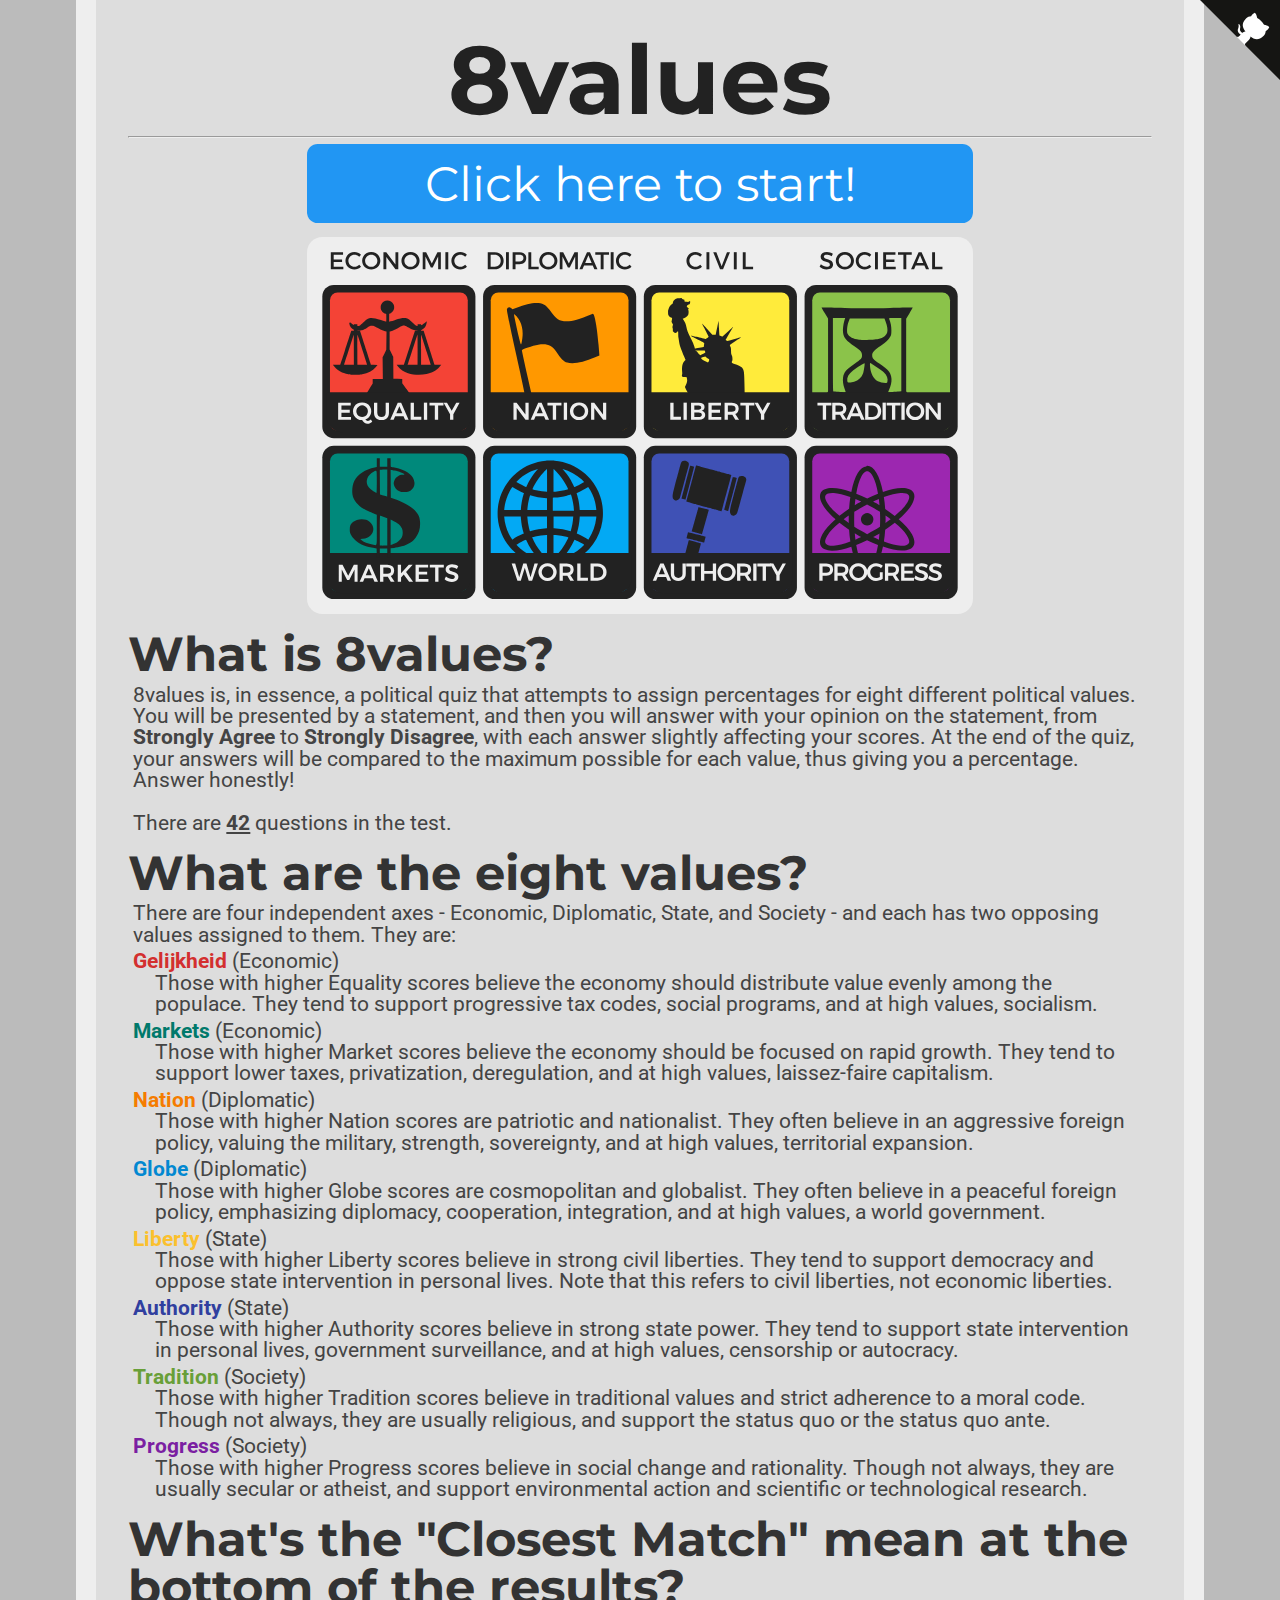
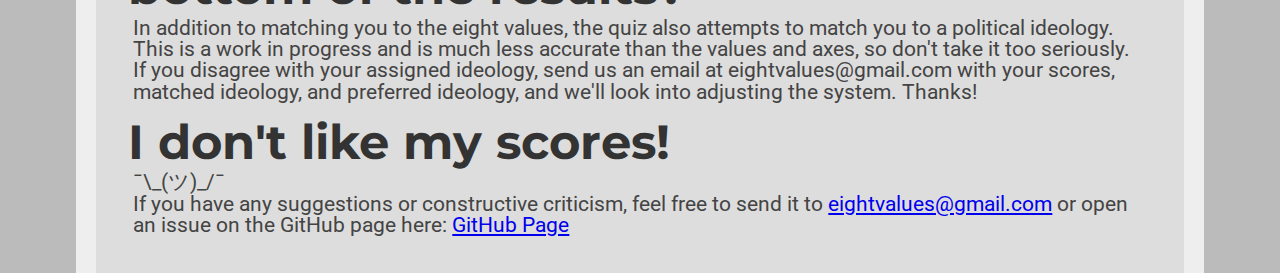
==== index.html @ 28aa3c20 "Add files via upload" ====
<head>
<link href="https://fonts.googleapis.com/css?family=Montserrat:300,400,700|Roboto:400,700" rel="stylesheet">
<link href='style.css' rel='stylesheet' type='text/css'>
<title>8values</title>
<link rel="icon" type="x-icon" href="icon.png">
<link rel="shortcut icon" type="x-icon" href="icon.png">
<meta charset="utf-8">
<script async src="//pagead2.googlesyndication.com/pagead/js/adsbygoogle.js"></script>
<script>
  (adsbygoogle = window.adsbygoogle || []).push({
    google_ad_client: "ca-pub-6511426299019766",
    enable_page_level_ads: true
  });
</script>
</head>
<body>
<a href="https://github.com/8values/8values.github.io" class="github-corner" aria-label="View source on Github"><svg width="80" height="80" viewBox="0 0 250 250" style="fill:#151513; color:#fff; position: absolute; top: 0; border: 0; right: 0;" aria-hidden="true"><path d="M0,0 L115,115 L130,115 L142,142 L250,250 L250,0 Z"></path><path d="M128.3,109.0 C113.8,99.7 119.0,89.6 119.0,89.6 C122.0,82.7 120.5,78.6 120.5,78.6 C119.2,72.0 123.4,76.3 123.4,76.3 C127.3,80.9 125.5,87.3 125.5,87.3 C122.9,97.6 130.6,101.9 134.4,103.2" fill="currentColor" style="transform-origin: 130px 106px;" class="octo-arm"></path><path d="M115.0,115.0 C114.9,115.1 118.7,116.5 119.8,115.4 L133.7,101.6 C136.9,99.2 139.9,98.4 142.2,98.6 C133.8,88.0 127.5,74.4 143.8,58.0 C148.5,53.4 154.0,51.2 159.7,51.0 C160.3,49.4 163.2,43.6 171.4,40.1 C171.4,40.1 176.1,42.5 178.8,56.2 C183.1,58.6 187.2,61.8 190.9,65.4 C194.5,69.0 197.7,73.2 200.1,77.6 C213.8,80.2 216.3,84.9 216.3,84.9 C212.7,93.1 206.9,96.0 205.4,96.6 C205.1,102.4 203.0,107.8 198.3,112.5 C181.9,128.9 168.3,122.5 157.7,114.1 C157.9,116.9 156.7,120.9 152.7,124.9 L141.0,136.5 C139.8,137.7 141.6,141.9 141.8,141.8 Z" fill="currentColor" class="octo-body"></path></svg></a><style>.github-corner:hover .octo-arm{animation:octocat-wave 560ms ease-in-out}@keyframes octocat-wave{0%,100%{transform:rotate(0)}20%,60%{transform:rotate(-25deg)}40%,80%{transform:rotate(10deg)}}@media (max-width:500px){.github-corner:hover .octo-arm{animation:none}.github-corner .octo-arm{animation:octocat-wave 560ms ease-in-out}}</style>
<h1>8values</h1>
<hr>
<button class="button" onclick="location.href='instructions.html';" style="font-size:36pt;">Click here to start!</button>
<img src="values.svg" class="center"></img>

<h2>What is 8values?</h2>
    <p>8values is, in essence, a political quiz that attempts to assign percentages for eight different political values. You will be presented by a statement, and then you will answer with your opinion on the statement, from <b>Strongly Agree</b> to <b>Strongly Disagree</b>, with each answer slightly affecting your scores. At the end of the quiz, your answers will be compared to the maximum possible for each value, thus giving you a percentage. Answer honestly!<br /><br />
    There are <b><u><span id="numOfQuestions"></span></u></b> questions in the test.</p>

<h2>What are the eight values?</h2>
    <p>There are four independent axes - Economic, Diplomatic, State, and Society - and each has two opposing values assigned to them. They are:</p>
    <p class="value-description"><b style="color:#d32f2f;">Gelijkheid</b> (Economic)<br/>
        Those with higher Equality scores believe the economy should distribute value evenly among the populace. They tend to support progressive tax codes, social programs, and at high values, socialism.</p>
    <p class="value-description"><b style="color:#00796b;">Markets</b> (Economic)<br/>
        Those with higher Market scores believe the economy should be focused on rapid growth. They tend to support lower taxes, privatization, deregulation, and at high values, laissez-faire capitalism.</p>
    <p class="value-description"><b style="color:#f57c00;">Nation</b> (Diplomatic)<br/>
        Those with higher Nation scores are patriotic and nationalist. They often believe in an aggressive foreign policy, valuing the military, strength, sovereignty, and at high values, territorial expansion.</p>
    <p class="value-description"><b style="color:#0288d1;">Globe</b> (Diplomatic)<br/>
        Those with higher Globe scores are cosmopolitan and globalist. They often believe in a peaceful foreign policy, emphasizing diplomacy, cooperation, integration, and at high values, a world government.</p>
    <p class="value-description"><b style="color:#fbc02d;">Liberty</b> (State)<br/>
        Those with higher Liberty scores believe in strong civil liberties. They tend to support democracy and oppose state intervention in personal lives. Note that this refers to civil liberties, not economic liberties.</p>
    <p class="value-description"><b style="color:#303f9f;">Authority</b> (State)<br/>
        Those with higher Authority scores believe in strong state power. They tend to support state intervention in personal lives, government surveillance, and at high values, censorship or autocracy.</p>
    <p class="value-description"><b style="color:#689f38;">Tradition</b> (Society)<br/>
        Those with higher Tradition scores believe in traditional values and strict adherence to a moral code. Though not always, they are usually religious, and support the status quo or the status quo ante.</p>
    <p class="value-description"><b style="color:#7b1fa2;">Progress</b> (Society)<br/>
        Those with higher Progress scores believe in social change and rationality. Though not always, they are usually secular or atheist, and support environmental action and scientific or technological research.</p>
<h2>What's the "Closest Match" mean at the bottom of the results?</h2>
    <p>In addition to matching you to the eight values, the quiz also attempts to match you to a political ideology. This is a work in progress and is much less accurate than the values and axes, so don't take it too seriously. If you disagree with your assigned ideology, send us an email at eightvalues@gmail.com with your scores, matched ideology, and preferred ideology, and we'll look into adjusting the system. Thanks!</p>
<h2>I don't like my scores!</h2>
    <p>¯\_(ツ)_/¯<br/>
    If you have any suggestions or constructive criticism, feel free to send it to <a href="mailto:eightvalues@gmail.com">eightvalues@gmail.com</a> or open an issue on the GitHub page here: <a href="https://github.com/8values/8values.github.io">GitHub Page</a></p>

<!-- Website visit statistics - no personal information is collected! -->
<script type="text/javascript">
var sc_project=11325211;
var sc_invisible=1;
var sc_security="fd9f0659";
var scJsHost = (("https:" == document.location.protocol) ?
"https://secure." : "http://www.");
document.write("<sc"+"ript type='text/javascript' src='" +
scJsHost+
"statcounter.com/counter/counter.js'></"+"script>");
</script>
<noscript><div class="statcounter"><a title="web stats"
href="http://statcounter.com/" target="_blank"><img
class="statcounter"
src="//c.statcounter.com/11325211/0/fd9f0659/1/" alt="web
stats"></a></div></noscript>

<!-- This is the script for the page itself -->
<script type="application/javascript"src="questions.js"></script>
<script type="text/javascript">
    document.getElementById("numOfQuestions").innerHTML = questions.length;
</script>
</body>
---- style.css ----
html {
    background-color: #bbbbbb;
    padding: 0px;
}
body {
    width: 80%;
    min-height: calc(100vh - 4em);
    margin: 0 auto;
    padding: 2em;
    background-color: #dddddd;
    border-color: #eeeeee;
    border-left-style: solid;
    border-right-style: solid;
    border-width: 20px;
}
p {
    color: #444444;
    font-family: 'Roboto', sans-serif;
    font-size: 16pt;
    line-height: 1;
    margin: 4pt;
}
p.value-description {
    text-indent: -16pt;
    margin-left: 20pt;
}
p.question {
    margin: 16pt auto;
    color: #333333;
    font-family: 'Montserrat', sans-serif;
    font-weight: normal;
    width: 70%;
    min-width: 500pt;
    min-height: 144pt;
    background-color: #eeeeee;
    padding: 16pt;
    border-radius: 16pt;
    font-size: 36pt;
    display: flex;
    justify-content: center;
    align-items: center;
    text-align: center;

}
h1 {
    color: #222222;
    font-family: 'Montserrat', sans-serif;
    font-size: 72pt;
    text-align: center;
    line-height: 72pt;
    margin-top: 0pt;
    margin-bottom: 0pt;
}
h2 {
    color: #333333;
    font-family: 'Montserrat', sans-serif;
    font-size: 36pt;
    line-height: 36pt;
    margin-top: 12pt;
    margin-bottom: 0pt;
}
li {
    font-size: 16pt;
    text-indent: 16pt;
}
a {
    font-family: inherit;
}
img.center {
    display: block;
    margin: 1em auto;
    width: 50%;
    min-width: 500pt;
}
.button {
    background-color: #2196f3;
    font-family: 'Montserrat', sans-serif;
    border: none;
    border-radius: 8pt;
    color: white;
    padding: 8pt;
    width: 50%;
    min-width: 500pt;
    text-align: center;
    text-decoration: none;
    display: block;
    font-size: 24pt;
    margin: -2px auto;
    cursor: pointer;
}
.small_button, .small_button_off {
    background-color: #333;
    font-family: 'Montserrat', sans-serif;
    border: none;
    border-radius: 8pt;
    color: white;
    padding: 8pt;
    width: 10%;
    min-width: 100pt;
    text-align: center;
    text-decoration: none;
    display: block;
    font-size: 18pt;
    margin: -2px auto;
    cursor: pointer;
}
.small_button_off {
    background-color: #ddd;
    color: #888;
    border: 2px solid #888;
    cursor: not-allowed;
    margin: -4px auto;
}
div.axis {
    width: 100%;
    display: flex;
    align-items: center;
    justify-content: center;
}
div.bar {
    height: 36pt;
    line-height: 36pt;
    padding: 8pt;
    margin-top: 4pt;
    margin-bottom: 4pt;
    border-width: 4px;
    border-right-width: 1px;
    border-top-style: solid;
    border-bottom-style: solid;
    border-color: #222222;
    background-color: #eeeeee;
    display: block;
    width: 50%;
}
div.text-wrapper {
    font-family: 'Montserrat', sans-serif;
    font-size: 36pt;
    line-height: 36pt;
    color: #222222;
    display: inline-block;
}
div.Friesland {
    background-color: #f44336;
    text-align: left;
    border-right-style: solid;
}
div.Nederland {
    background-color: #00897b;
    text-align: right;
    border-left-style: solid;
}
div.Democratie {
    background-color: #ffeb3b;
    text-align: left;
    border-right-style: solid;
}
div.Autoritarisme {
    background-color: #3f51b5;
    text-align: right;
    border-left-style: solid;
}
div.Centraal {
    background-color: #03a9f4;
    text-align: right;
    border-left-style: solid;
}
div.Regionaal {
    background-color: #ff9800;
    text-align: left;
    border-right-style: solid;
}
div.Kapitalisme {
    background-color: #9c27b0;
    text-align: right;
    border-left-style: solid;
}
div.Communisme {
    background-color: #8bc34a;
    text-align: left;
    border-right-style: solid;
}
span.weight-300 {
    font-weight: 300;
}
#banner {
    border-color: #444444;
    border-style: solid;
    border-width: 2px;
    border-radius: 8pt;
    display: block;
    margin: 8pt;
    margin-left: auto;
    margin-right: auto;
}
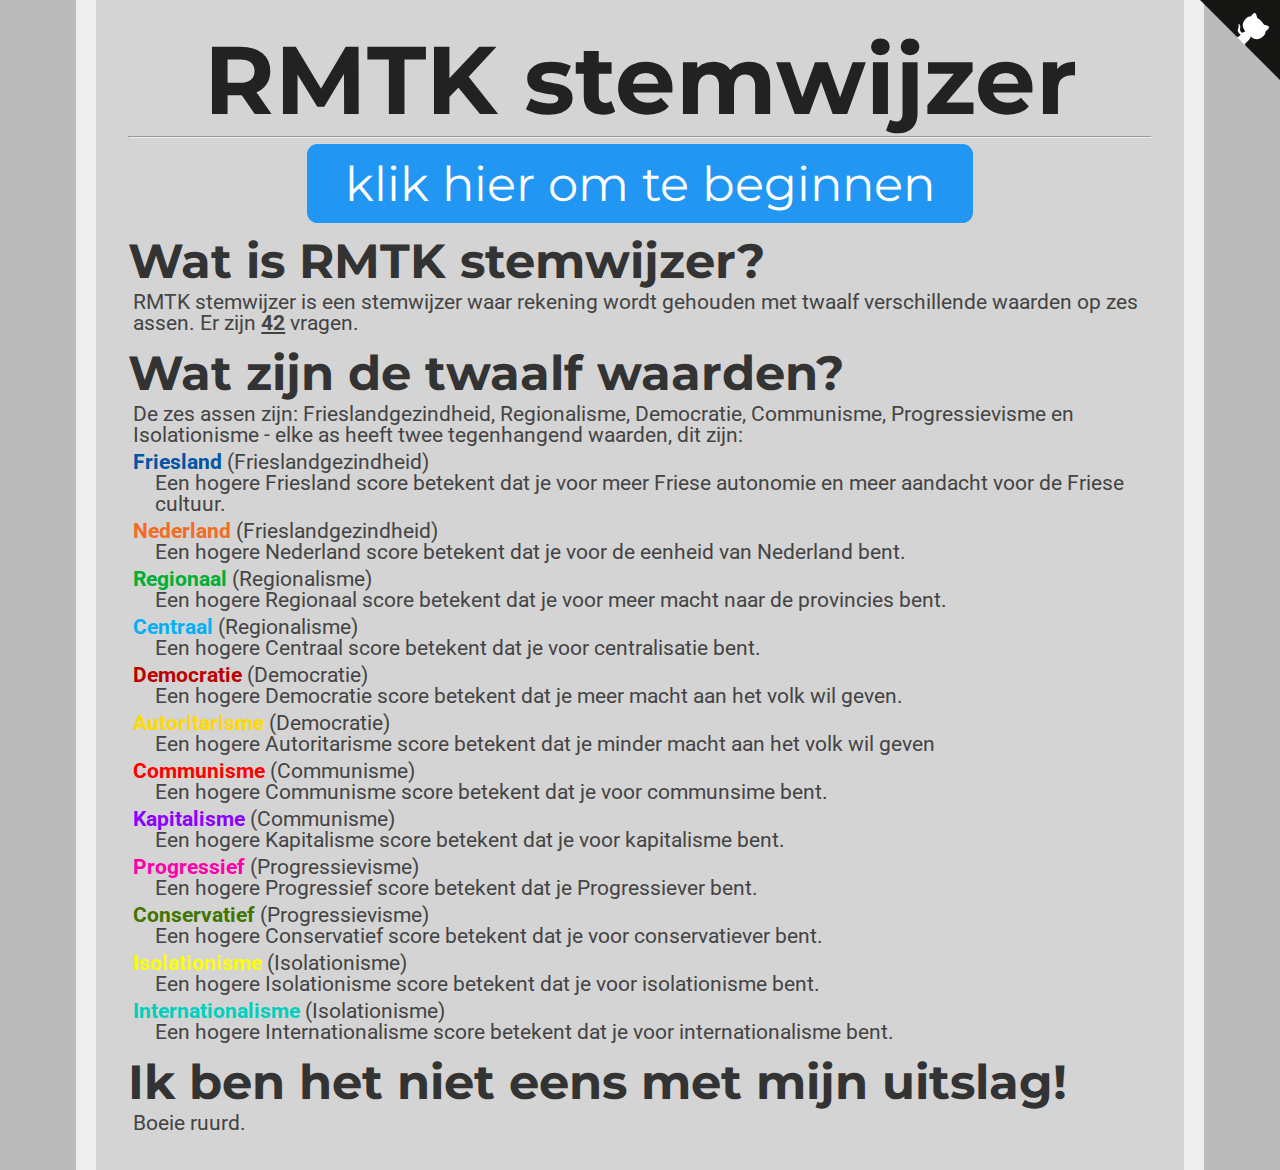
==== commit f9706a6b: "Update index.html" ====
--- a/index.html
+++ b/index.html
@@ -1,73 +1,101 @@
 <head>
-<link href="https://fonts.googleapis.com/css?family=Montserrat:300,400,700|Roboto:400,700" rel="stylesheet">
-<link href='style.css' rel='stylesheet' type='text/css'>
-<title>8values</title>
-<link rel="icon" type="x-icon" href="icon.png">
-<link rel="shortcut icon" type="x-icon" href="icon.png">
-<meta charset="utf-8">
-<script async src="//pagead2.googlesyndication.com/pagead/js/adsbygoogle.js"></script>
-<script>
-  (adsbygoogle = window.adsbygoogle || []).push({
-    google_ad_client: "ca-pub-6511426299019766",
-    enable_page_level_ads: true
-  });
-</script>
+    <link href="https://fonts.googleapis.com/css?family=Montserrat:300,400,700|Roboto:400,700" rel="stylesheet">
+    <link href='style.css' rel='stylesheet' type='text/css'>
+    <title>RMTK stemwijzer</title>
+    <link rel="icon" type="x-icon" href="icon.png">
+    <link rel="shortcut icon" type="x-icon" href="icon.png">
+    <meta charset="utf-8">
 </head>
+
 <body>
-<a href="https://github.com/8values/8values.github.io" class="github-corner" aria-label="View source on Github"><svg width="80" height="80" viewBox="0 0 250 250" style="fill:#151513; color:#fff; position: absolute; top: 0; border: 0; right: 0;" aria-hidden="true"><path d="M0,0 L115,115 L130,115 L142,142 L250,250 L250,0 Z"></path><path d="M128.3,109.0 C113.8,99.7 119.0,89.6 119.0,89.6 C122.0,82.7 120.5,78.6 120.5,78.6 C119.2,72.0 123.4,76.3 123.4,76.3 C127.3,80.9 125.5,87.3 125.5,87.3 C122.9,97.6 130.6,101.9 134.4,103.2" fill="currentColor" style="transform-origin: 130px 106px;" class="octo-arm"></path><path d="M115.0,115.0 C114.9,115.1 118.7,116.5 119.8,115.4 L133.7,101.6 C136.9,99.2 139.9,98.4 142.2,98.6 C133.8,88.0 127.5,74.4 143.8,58.0 C148.5,53.4 154.0,51.2 159.7,51.0 C160.3,49.4 163.2,43.6 171.4,40.1 C171.4,40.1 176.1,42.5 178.8,56.2 C183.1,58.6 187.2,61.8 190.9,65.4 C194.5,69.0 197.7,73.2 200.1,77.6 C213.8,80.2 216.3,84.9 216.3,84.9 C212.7,93.1 206.9,96.0 205.4,96.6 C205.1,102.4 203.0,107.8 198.3,112.5 C181.9,128.9 168.3,122.5 157.7,114.1 C157.9,116.9 156.7,120.9 152.7,124.9 L141.0,136.5 C139.8,137.7 141.6,141.9 141.8,141.8 Z" fill="currentColor" class="octo-body"></path></svg></a><style>.github-corner:hover .octo-arm{animation:octocat-wave 560ms ease-in-out}@keyframes octocat-wave{0%,100%{transform:rotate(0)}20%,60%{transform:rotate(-25deg)}40%,80%{transform:rotate(10deg)}}@media (max-width:500px){.github-corner:hover .octo-arm{animation:none}.github-corner .octo-arm{animation:octocat-wave 560ms ease-in-out}}</style>
-<h1>8values</h1>
-<hr>
-<button class="button" onclick="location.href='instructions.html';" style="font-size:36pt;">Click here to start!</button>
-<img src="values.svg" class="center"></img>
+    <a href="https://github.com/ToukiedatakRMTK/stemwijzer" class="github-corner"
+        aria-label="View source on Github"><svg width="80" height="80" viewBox="0 0 250 250"
+            style="fill:#151513; color:#fff; position: absolute; top: 0; border: 0; right: 0;" aria-hidden="true">
+            <path d="M0,0 L115,115 L130,115 L142,142 L250,250 L250,0 Z"></path>
+            <path
+                d="M128.3,109.0 C113.8,99.7 119.0,89.6 119.0,89.6 C122.0,82.7 120.5,78.6 120.5,78.6 C119.2,72.0 123.4,76.3 123.4,76.3 C127.3,80.9 125.5,87.3 125.5,87.3 C122.9,97.6 130.6,101.9 134.4,103.2"
+                fill="currentColor" style="transform-origin: 130px 106px;" class="octo-arm"></path>
+            <path
+                d="M115.0,115.0 C114.9,115.1 118.7,116.5 119.8,115.4 L133.7,101.6 C136.9,99.2 139.9,98.4 142.2,98.6 C133.8,88.0 127.5,74.4 143.8,58.0 C148.5,53.4 154.0,51.2 159.7,51.0 C160.3,49.4 163.2,43.6 171.4,40.1 C171.4,40.1 176.1,42.5 178.8,56.2 C183.1,58.6 187.2,61.8 190.9,65.4 C194.5,69.0 197.7,73.2 200.1,77.6 C213.8,80.2 216.3,84.9 216.3,84.9 C212.7,93.1 206.9,96.0 205.4,96.6 C205.1,102.4 203.0,107.8 198.3,112.5 C181.9,128.9 168.3,122.5 157.7,114.1 C157.9,116.9 156.7,120.9 152.7,124.9 L141.0,136.5 C139.8,137.7 141.6,141.9 141.8,141.8 Z"
+                fill="currentColor" class="octo-body"></path>
+        </svg></a>
+    <style>
+        .github-corner:hover .octo-arm {
+            animation: octocat-wave 560ms ease-in-out
+        }
 
-<h2>What is 8values?</h2>
-    <p>8values is, in essence, a political quiz that attempts to assign percentages for eight different political values. You will be presented by a statement, and then you will answer with your opinion on the statement, from <b>Strongly Agree</b> to <b>Strongly Disagree</b>, with each answer slightly affecting your scores. At the end of the quiz, your answers will be compared to the maximum possible for each value, thus giving you a percentage. Answer honestly!<br /><br />
-    There are <b><u><span id="numOfQuestions"></span></u></b> questions in the test.</p>
+        @keyframes octocat-wave {
 
-<h2>What are the eight values?</h2>
-    <p>There are four independent axes - Economic, Diplomatic, State, and Society - and each has two opposing values assigned to them. They are:</p>
-    <p class="value-description"><b style="color:#d32f2f;">Gelijkheid</b> (Economic)<br/>
-        Those with higher Equality scores believe the economy should distribute value evenly among the populace. They tend to support progressive tax codes, social programs, and at high values, socialism.</p>
-    <p class="value-description"><b style="color:#00796b;">Markets</b> (Economic)<br/>
-        Those with higher Market scores believe the economy should be focused on rapid growth. They tend to support lower taxes, privatization, deregulation, and at high values, laissez-faire capitalism.</p>
-    <p class="value-description"><b style="color:#f57c00;">Nation</b> (Diplomatic)<br/>
-        Those with higher Nation scores are patriotic and nationalist. They often believe in an aggressive foreign policy, valuing the military, strength, sovereignty, and at high values, territorial expansion.</p>
-    <p class="value-description"><b style="color:#0288d1;">Globe</b> (Diplomatic)<br/>
-        Those with higher Globe scores are cosmopolitan and globalist. They often believe in a peaceful foreign policy, emphasizing diplomacy, cooperation, integration, and at high values, a world government.</p>
-    <p class="value-description"><b style="color:#fbc02d;">Liberty</b> (State)<br/>
-        Those with higher Liberty scores believe in strong civil liberties. They tend to support democracy and oppose state intervention in personal lives. Note that this refers to civil liberties, not economic liberties.</p>
-    <p class="value-description"><b style="color:#303f9f;">Authority</b> (State)<br/>
-        Those with higher Authority scores believe in strong state power. They tend to support state intervention in personal lives, government surveillance, and at high values, censorship or autocracy.</p>
-    <p class="value-description"><b style="color:#689f38;">Tradition</b> (Society)<br/>
-        Those with higher Tradition scores believe in traditional values and strict adherence to a moral code. Though not always, they are usually religious, and support the status quo or the status quo ante.</p>
-    <p class="value-description"><b style="color:#7b1fa2;">Progress</b> (Society)<br/>
-        Those with higher Progress scores believe in social change and rationality. Though not always, they are usually secular or atheist, and support environmental action and scientific or technological research.</p>
-<h2>What's the "Closest Match" mean at the bottom of the results?</h2>
-    <p>In addition to matching you to the eight values, the quiz also attempts to match you to a political ideology. This is a work in progress and is much less accurate than the values and axes, so don't take it too seriously. If you disagree with your assigned ideology, send us an email at eightvalues@gmail.com with your scores, matched ideology, and preferred ideology, and we'll look into adjusting the system. Thanks!</p>
-<h2>I don't like my scores!</h2>
-    <p>¯\_(ツ)_/¯<br/>
-    If you have any suggestions or constructive criticism, feel free to send it to <a href="mailto:eightvalues@gmail.com">eightvalues@gmail.com</a> or open an issue on the GitHub page here: <a href="https://github.com/8values/8values.github.io">GitHub Page</a></p>
+            0%,
+            100% {
+                transform: rotate(0)
+            }
 
-<!-- Website visit statistics - no personal information is collected! -->
-<script type="text/javascript">
-var sc_project=11325211;
-var sc_invisible=1;
-var sc_security="fd9f0659";
-var scJsHost = (("https:" == document.location.protocol) ?
-"https://secure." : "http://www.");
-document.write("<sc"+"ript type='text/javascript' src='" +
-scJsHost+
-"statcounter.com/counter/counter.js'></"+"script>");
-</script>
-<noscript><div class="statcounter"><a title="web stats"
-href="http://statcounter.com/" target="_blank"><img
-class="statcounter"
-src="//c.statcounter.com/11325211/0/fd9f0659/1/" alt="web
-stats"></a></div></noscript>
+            20%,
+            60% {
+                transform: rotate(-25deg)
+            }
 
-<!-- This is the script for the page itself -->
-<script type="application/javascript"src="questions.js"></script>
-<script type="text/javascript">
-    document.getElementById("numOfQuestions").innerHTML = questions.length;
-</script>
+            40%,
+            80% {
+                transform: rotate(10deg)
+            }
+        }
+
+        @media (max-width:500px) {
+            .github-corner:hover .octo-arm {
+                animation: none
+            }
+
+            .github-corner .octo-arm {
+                animation: octocat-wave 560ms ease-in-out
+            }
+        }
+    </style>
+    <h1>RMTK stemwijzer</h1>
+    <hr>
+    <button class="button" onclick="location.href='quiz.html';" style="font-size:36pt;">klik hier om te
+        beginnen</button>
+
+    <h2>Wat is RMTK stemwijzer?</h2>
+
+    <p>RMTK stemwijzer is een stemwijzer waar rekening wordt gehouden met twaalf verschillende waarden op zes assen.
+        Er zijn <b><u><span id="numOfQuestions"></span></u></b> vragen.</p>
+
+    <h2>Wat zijn de twaalf waarden?</h2>
+    <p>De zes assen zijn: Frieslandgezindheid, Regionalisme, Democratie, Communisme, Progressievisme en Isolationisme
+        - elke as heeft twee tegenhangend waarden, dit zijn:</p>
+    <p class="value-description"><b style="color:#0155a5;">Friesland</b> (Frieslandgezindheid)<br />
+        Een hogere Friesland score betekent dat je voor meer Friese autonomie en meer aandacht voor de Friese cultuur.
+    </p>
+    <p class="value-description"><b style="color:#f36c21;">Nederland</b> (Frieslandgezindheid)<br />
+        Een hogere Nederland score betekent dat je voor de eenheid van Nederland bent.</p>
+    <p class="value-description"><b style="color:#00af35;">Regionaal</b> (Regionalisme)<br />
+        Een hogere Regionaal score betekent dat je voor meer macht naar de provincies bent.</p>
+    <p class="value-description"><b style="color:#03b0f4;">Centraal</b> (Regionalisme)<br />
+        Een hogere Centraal score betekent dat je voor centralisatie bent.</p>
+    <p class="value-description"><b style="color:#bb0000;">Democratie</b> (Democratie)<br />
+        Een hogere Democratie score betekent dat je meer macht aan het volk wil geven.</p>
+    <p class="value-description"><b style="color:#ffd900;">Autoritarisme</b> (Democratie)<br />
+        Een hogere Autoritarisme score betekent dat je minder macht aan het volk wil geven</p>
+    <p class="value-description"><b style="color:#ff0000;">Communisme</b> (Communisme)<br />
+        Een hogere Communisme score betekent dat je voor communsime bent.</p>
+    <p class="value-description"><b style="color:#8c00ff;">Kapitalisme</b> (Communisme)<br />
+        Een hogere Kapitalisme score betekent dat je voor kapitalisme bent.</p>
+    <p class="value-description"><b style="color:#ff00aa;">Progressief</b> (Progressievisme)<br />
+        Een hogere Progressief score betekent dat je Progressiever bent.</p>
+    <p class="value-description"><b style="color:#427500;">Conservatief</b> (Progressievisme)<br />
+        Een hogere Conservatief score betekent dat je voor conservatiever bent.</p>
+    <p class="value-description"><b style="color:#fbff00;">Isolationisme</b> (Isolationisme)<br />
+        Een hogere Isolationisme score betekent dat je voor isolationisme bent.</p>
+    <p class="value-description"><b style="color:#00cfbe;">Internationalisme</b> (Isolationisme)<br />
+        Een hogere Internationalisme score betekent dat je voor internationalisme bent.</p>
+    <h2>Ik ben het niet eens met mijn uitslag!</h2>
+    <p>Boeie ruurd.</p>
+
+    <!-- This is the script for the page itself -->
+    <script type="application/javascript" src="questions.js"></script>
+    <script type="text/javascript">
+        document.getElementById("numOfQuestions").innerHTML = questions.length;
+    </script>
 </body>
--- a/style.css
+++ b/style.css
@@ -7,7 +7,7 @@
     min-height: calc(100vh - 4em);
     margin: 0 auto;
     padding: 2em;
-    background-color: #dddddd;
+    background-color: #d4d4d4;
     border-color: #eeeeee;
     border-left-style: solid;
     border-right-style: solid;
@@ -140,42 +140,62 @@
     display: inline-block;
 }
 div.Friesland {
-    background-color: #f44336;
+    background-color: #0155a5;
     text-align: left;
     border-right-style: solid;
 }
 div.Nederland {
-    background-color: #00897b;
+    background-color: #f36c21;
     text-align: right;
     border-left-style: solid;
 }
 div.Democratie {
-    background-color: #ffeb3b;
+    background-color: #bb0000;
     text-align: left;
     border-right-style: solid;
 }
 div.Autoritarisme {
-    background-color: #3f51b5;
+    background-color: #8c00ff;
     text-align: right;
     border-left-style: solid;
 }
 div.Centraal {
-    background-color: #03a9f4;
+    background-color: #03b0f4;
     text-align: right;
     border-left-style: solid;
 }
 div.Regionaal {
-    background-color: #ff9800;
+    background-color: #00af35;
     text-align: left;
     border-right-style: solid;
 }
 div.Kapitalisme {
-    background-color: #9c27b0;
+    background-color: #ffd900;
     text-align: right;
     border-left-style: solid;
 }
 div.Communisme {
-    background-color: #8bc34a;
+    background-color: #ff0000;
+    text-align: left;
+    border-right-style: solid;
+}
+div.Progressief {
+    background-color: #ff00aa;
+    text-align: right;
+    border-left-style: solid;
+}
+div.Conservatief {
+    background-color: #427500;
+    text-align: left;
+    border-right-style: solid;
+}
+div.Isolationisme {
+    background-color: #fbff00;
+    text-align: left;
+    border-right-style: solid;
+}
+div.Internationalisme {
+    background-color: #00cfbe;
     text-align: left;
     border-right-style: solid;
 }
